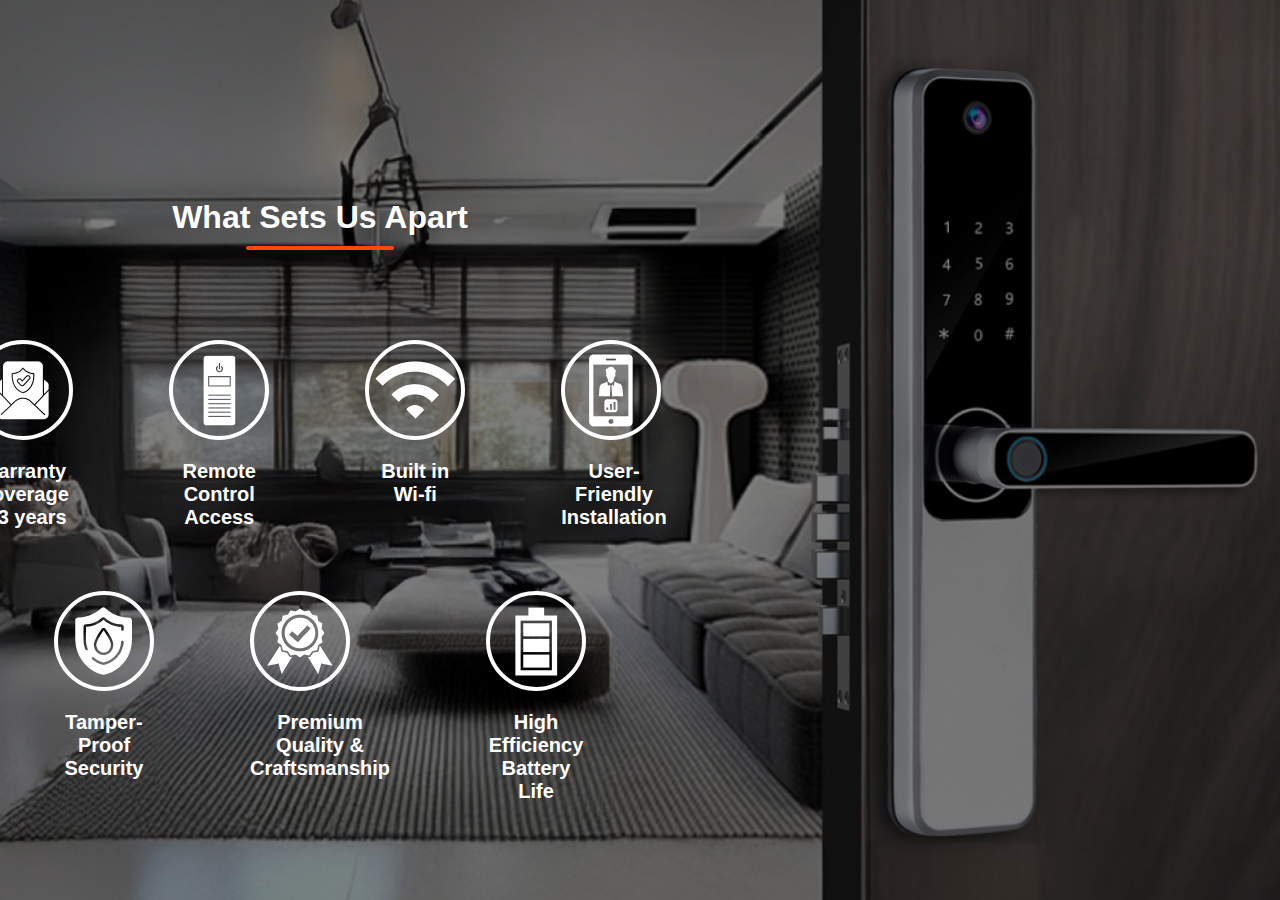
==== page1/index.html @ 091d719e "All pages which are done till now  are pushed" ====
<!DOCTYPE html>
<html lang="en">
  <head>
    <meta charset="UTF-8" />
    <meta name="viewport" content="width=device-width, initial-scale=1.0" />
    <title>Background Image with Text and Icons</title>
    <link rel="stylesheet" href="styles.css" />
  </head>
  <body>
    <div class="background-container">
      <img
        src="d5 copy 2.png"
        alt="Background Image"
        class="background-image"
      />
      <!-- Text overlay -->
      <div class="main-container">
        <div class="text-overlay">
          <h1>What Sets Us Apart</h1>
        </div>

        <!-- Icons Container -->
        <div class="icons-container">
          <!-- Row 1: 4 icons -->
          <div class="icon-row">
            <div class="icon">
              <div class="icon-border">
                <img src="Vector.png" alt="Icon 6" />
              </div>
              <p class="para">Warranty Coverage 1-3 years</p>
            </div>
            <div class="icon">
              <div class="icon-border">
                <img src="Group.png" alt="Icon 7" />
              </div>
              <p class="para">Remote Control Access</p>
            </div>
            <div class="icon">
              <div class="icon-border">
                <img src="Group 1000003563.png" alt="Icon 1" />
              </div>
              <p class="para">Built in Wi-fi</p>
            </div>
            <div class="icon">
              <div class="icon-border">
                <img src="Group 1000003573.png" alt="Icon 2" />
              </div>
              <p class="para">User-Friendly Installation</p>
            </div>
          </div>

          <!-- Row 2: 3 icons -->
          <div class="icon-row">
            <div class="icon">
              <div class="icon-border">
                <img src="Group(1).png" alt="Icon 3" />
              </div>
              <p class="para">Tamper-Proof Security</p>
            </div>
            <div class="icon">
              <div class="icon-border">
                <img src="Group(2).png" alt="Icon 4" />
              </div>
              <p class="para">Premium Quality & Craftsmanship</p>
            </div>
            <div class="icon">
              <div class="icon-border">
                <img src="Vector(1).png" alt="Icon 5" />
              </div>
              <p class="para">High Efficiency Battery Life</p>
            </div>
          </div>
        </div>
      </div>
    </div>
  </body>
</html>
---- page1/styles.css ----
/* Reset default styles */
html,
body {
  margin: 0;
  padding: 0;
  height: 100%;
  width: 100%;
  overflow: hidden;
  font-family: Arial, sans-serif;
}

/* Background image container */
.background-container {
  position: relative;
  width: 100%;
  height: 100%;
}
/* underline */

.text-overlay h1 {
  position: relative;
  display: inline-block; /* Ensures the underline matches the text width */
  font-size: 2rem; /* Adjust font size as needed */
  color: white; /* Ensure the text is visible */
}

.text-overlay h1::after {
  content: "";
  display: block;
  width: 50%; /* Adjust the line width as desired */
  height: 4px; /* Adjust the line thickness */
  background-color: #fb4806;
  margin: 10px auto 0; /* Spacing between the text and the line */
  border-radius: 2px; /* Optional: Rounded edges for the line */
}

/* Background image */
.background-image {
  position: absolute;
  top: 0;
  left: 0;
  width: 100%;
  height: 100%;
  object-fit: cover;
  z-index: 1;
  filter: brightness(50%);
}

/* Text overlay */
.text-overlay {
  display: flex;
  justify-content: center;
  position: absolute;
  top: 25%;
  left: 25%;
  right: 70%;
  transform: translate(-50%, -50%);
  text-align: center;
  color: white;
  white-space: nowrap;
  font-weight: 900;
  padding: 20px;
  border-radius: 10px;
  z-index: 2;
  max-width: 100%;
}

/* Icons container */
.icons-container {
  position: absolute;
  margin-top: 10rem;
  top: 20%;
  left: 25%;
  right: 70%;
  transform: translateX(-50%);
  display: flex;
  flex-direction: column;
  align-items: center;
  z-index: 3;
  gap: 2rem;
  justify-content: center;
}

.icon-row {
  display: flex;
  justify-content: center;
  gap: 6rem;
  margin-bottom: 10px;
}

.icon img {
  max-width: 100px;
  height: auto;
}

p.para {
  color: white;
  text-align: center;
  font-size: 20px;
  font-weight: bold;
}
.icon-border {
  display: flex; /* Centers the icon inside the circle */
  justify-content: center;
  align-items: center;
  width: 100px; /* Circle diameter (adjust as needed) */
  height: 100px; /* Circle diameter (adjust as needed) */
  border: 4px solid white; /* White circular border */
  border-radius: 50%; /* Makes the border circular */
  box-sizing: border-box; /* Includes border in size calculations */
}
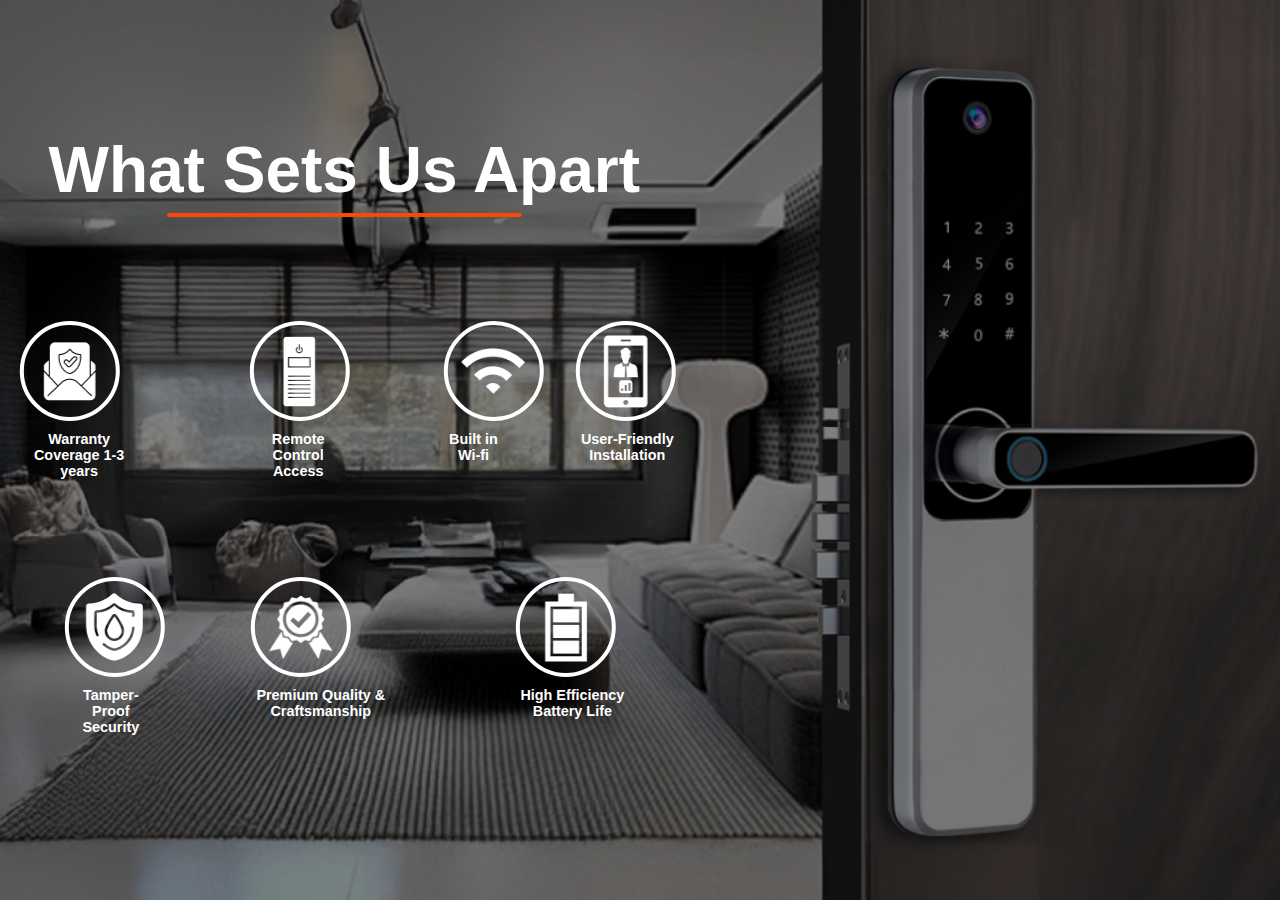
==== commit e694cc37: "added" ====
--- a/page1/index.html
+++ b/page1/index.html
@@ -3,16 +3,134 @@
   <head>
     <meta charset="UTF-8" />
     <meta name="viewport" content="width=device-width, initial-scale=1.0" />
-    <title>Background Image with Text and Icons</title>
-    <link rel="stylesheet" href="styles.css" />
+    <title>What Sets Us Apart</title>
+    <style>
+      /* Reset default styles */
+      html,
+      body {
+        margin: 0;
+        padding: 0;
+        height: 100%;
+        width: 100%;
+        overflow: hidden;
+        font-family: Arial, sans-serif;
+      }
+
+      /* Background image container */
+      .background-container {
+        position: relative;
+        width: 100%;
+        height: 100%;
+      }
+
+      /* Background image */
+      .background-image {
+        position: absolute;
+        top: 0;
+        left: 0;
+        width: 100%;
+        height: 100%;
+        object-fit: cover;
+        filter: brightness(50%); /* Dims the background */
+        z-index: 1;
+      }
+
+      /* Text overlay */
+      .text-overlay {
+        display: flex;
+        justify-content: center;
+        position: absolute;
+        top: 10%;
+        left: 50%;
+        transform: translateX(-50%);
+        text-align: center;
+        color: white;
+        font-size: 2rem;
+        font-weight: bold;
+        z-index: 2;
+      }
+
+      /* Underline for text overlay */
+      .text-overlay h1 {
+        position: relative;
+        display: inline-block;
+        right: 50%;
+      }
+      .text-overlay h1::after {
+        content: "";
+        position: absolute;
+        bottom: -10px;
+        left: 50%;
+        transform: translateX(-50%);
+        width: 60%;
+        height: 4px;
+        background-color: #fb4806;
+        border-radius: 2px;
+      }
+
+      /* Icons container */
+      .icons-container {
+        display: flex;
+        justify-content: center;
+        position: absolute;
+        top: 25%;
+        left: 30%;
+        transform: translateX(-50%);
+        z-index: 2;
+        display: flex;
+        flex-direction: column;
+        align-items: center;
+        gap: 2rem;
+        margin-top: 4rem;
+      }
+
+      .icon-row {
+        display: flex;
+        justify-content: center;
+        gap: 2rem;
+        margin-bottom: 20px;
+        margin-top: 2rem;
+      }
+
+      /* Icon border container */
+      .icon-border {
+        display: flex;
+        justify-content: center;
+        align-items: center;
+        width: 100px; /* Circle size */
+        height: 100px;
+        border: 4px solid white; /* Circular border */
+        border-radius: 50%;
+        box-sizing: border-box;
+      }
+
+      /* Icon image */
+      .icon img {
+        max-width: 70%;
+        height: auto;
+        object-fit: contain; /* Maintains original icon shape */
+      }
+
+      /* Icon description */
+      .para {
+        text-align: center;
+        color: white;
+        font-size: 0.9rem;
+        margin-top: 10px;
+        font-weight: bold;
+        width: 60%;
+      }
+    </style>
   </head>
   <body>
     <div class="background-container">
+      <!-- Background image -->
       <img
         src="d5 copy 2.png"
         alt="Background Image"
         class="background-image"
       />
+
       <!-- Text overlay -->
       <div class="main-container">
         <div class="text-overlay">
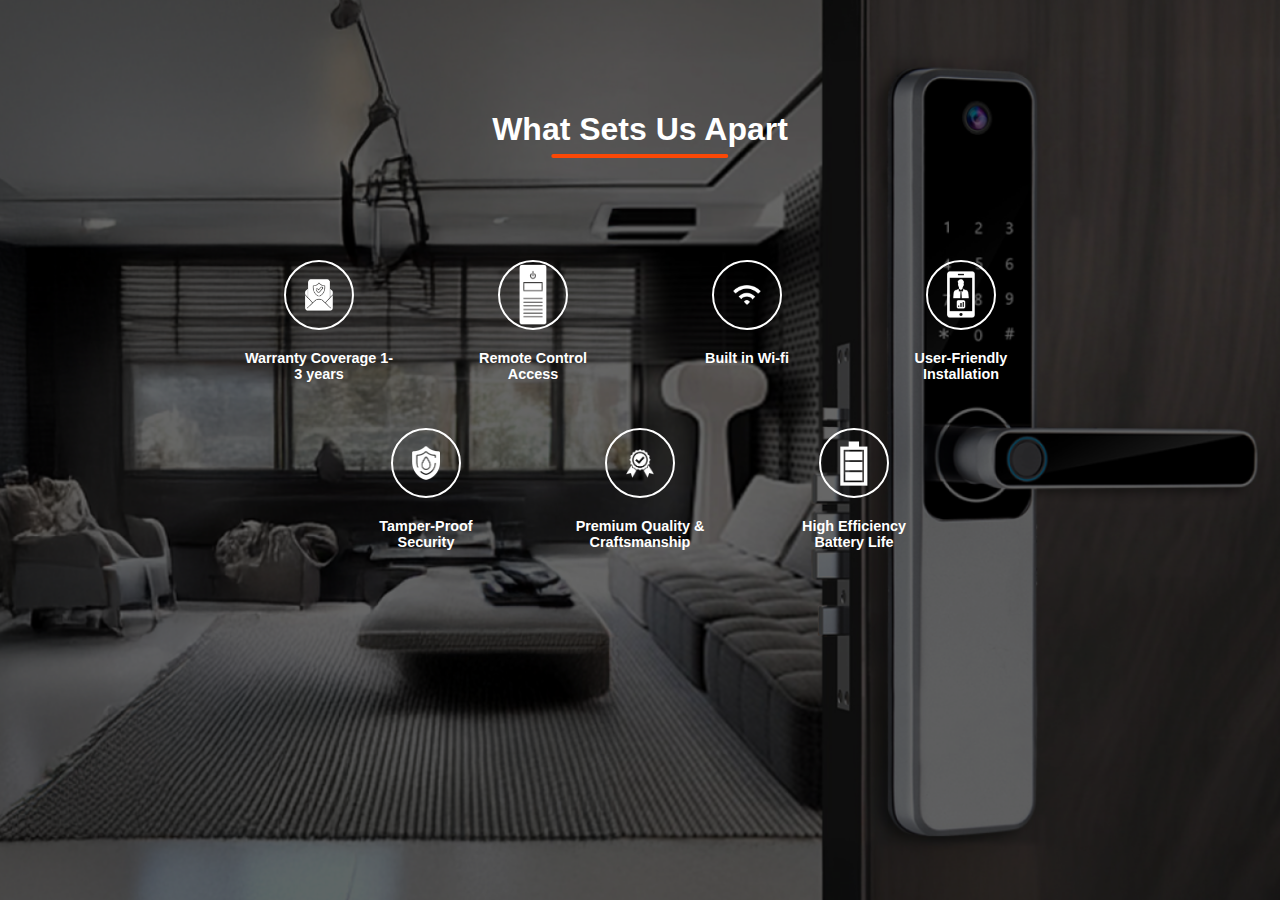
==== commit f94e01f1: "Updated" ====
--- a/page1/index.html
+++ b/page1/index.html
@@ -5,58 +5,58 @@
     <meta name="viewport" content="width=device-width, initial-scale=1.0" />
     <title>What Sets Us Apart</title>
     <style>
-      /* Reset default styles */
       html,
       body {
         margin: 0;
         padding: 0;
         height: 100%;
         width: 100%;
-        overflow: hidden;
+        overflow-x: hidden;
         font-family: Arial, sans-serif;
       }
 
-      /* Background image container */
-      .background-container {
-        position: relative;
-        width: 100%;
-        height: 100%;
-      }
-
-      /* Background image */
-      .background-image {
+      .apart-background-container {
+        position: relative;
+        width: 100%;
+        height: 100vh;
+      }
+
+      .apart-background-image {
         position: absolute;
         top: 0;
         left: 0;
         width: 100%;
         height: 100%;
         object-fit: cover;
-        filter: brightness(50%); /* Dims the background */
+        filter: brightness(40%);
         z-index: 1;
       }
 
-      /* Text overlay */
-      .text-overlay {
-        display: flex;
-        justify-content: center;
-        position: absolute;
+      .apart-main-container {
+        position: relative;
+        z-index: 2;
+        width: 100%;
+        height: 100%;
+      }
+
+      .apart-text-overlay {
+        display: flex;
+        justify-content: center;
+        position: relative;
         top: 10%;
-        left: 50%;
-        transform: translateX(-50%);
         text-align: center;
         color: white;
         font-size: 2rem;
         font-weight: bold;
-        z-index: 2;
-      }
-
-      /* Underline for text overlay */
-      .text-overlay h1 {
+      }
+
+      .apart-text-overlay h1 {
         position: relative;
         display: inline-block;
-        right: 50%;
-      }
-      .text-overlay h1::after {
+        font-size: 2rem;
+      }
+
+      .apart-text-overlay h1::after {
         content: "";
         position: absolute;
         bottom: -10px;
@@ -68,124 +68,146 @@
         border-radius: 2px;
       }
 
-      /* Icons container */
-      .icons-container {
-        display: flex;
-        justify-content: center;
-        position: absolute;
-        top: 25%;
-        left: 30%;
-        transform: translateX(-50%);
-        z-index: 2;
+      .apart-icons-container {
+        display: flex;
+        flex-direction: column;
+        justify-content: center;
+        align-items: center;
+        position: relative;
+        top: 20%;
+        width: 100%;
+        gap: 2rem;
+      }
+
+      .apart-icon-row {
+        display: flex;
+        justify-content: center;
+        gap: 4rem; /* Increased gap to spread icons */
+        width: 100%;
+        max-width: 1200px; /* Added max-width to control overall container */
+        padding: 0 2rem; /* Added padding for responsive design */
+      }
+
+      .apart-icon {
         display: flex;
         flex-direction: column;
         align-items: center;
-        gap: 2rem;
-        margin-top: 4rem;
-      }
-
-      .icon-row {
-        display: flex;
-        justify-content: center;
-        gap: 2rem;
-        margin-bottom: 20px;
-        margin-top: 2rem;
-      }
-
-      /* Icon border container */
-      .icon-border {
+        width: 150px; /* Fixed width for consistent layout */
+        text-align: center;
+      }
+
+      .apart-icon-border {
         display: flex;
         justify-content: center;
         align-items: center;
-        width: 100px; /* Circle size */
-        height: 100px;
-        border: 4px solid white; /* Circular border */
+        width: 70px;
+        height: 70px;
+        border: 2px solid white;
         border-radius: 50%;
         box-sizing: border-box;
-      }
-
-      /* Icon image */
-      .icon img {
+        padding: 0.8rem;
+        margin-bottom: 10px;
+      }
+
+      .apart-icon img {
         max-width: 70%;
         height: auto;
-        object-fit: contain; /* Maintains original icon shape */
-      }
-
-      /* Icon description */
-      .para {
+        object-fit: contain;
+      }
+
+      .apart-para {
         text-align: center;
         color: white;
         font-size: 0.9rem;
+        font-weight: bold;
+        width: 100%;
         margin-top: 10px;
-        font-weight: bold;
-        width: 60%;
+      }
+
+      /* Responsive Design */
+      @media screen and (max-width: 1200px) {
+        .apart-icon-row {
+          gap: 3rem;
+          flex-wrap: wrap;
+        }
+
+        .apart-icon {
+          margin-bottom: 1rem;
+        }
+      }
+
+      @media screen and (max-width: 768px) {
+        .apart-icon-row {
+          flex-direction: column;
+          align-items: center;
+          gap: 2rem;
+        }
+
+        .apart-text-overlay h1 {
+          font-size: 1.5rem;
+        }
       }
     </style>
   </head>
   <body>
-    <div class="background-container">
-      <!-- Background image -->
+    <div class="apart-background-container">
       <img
         src="d5 copy 2.png"
         alt="Background Image"
-        class="background-image"
+        class="apart-background-image"
       />
 
-      <!-- Text overlay -->
-      <div class="main-container">
-        <div class="text-overlay">
+      <div class="apart-main-container">
+        <div class="apart-text-overlay">
           <h1>What Sets Us Apart</h1>
         </div>
 
-        <!-- Icons Container -->
-        <div class="icons-container">
-          <!-- Row 1: 4 icons -->
-          <div class="icon-row">
-            <div class="icon">
-              <div class="icon-border">
+        <div class="apart-icons-container">
+          <div class="apart-icon-row">
+            <div class="apart-icon">
+              <div class="apart-icon-border">
                 <img src="Vector.png" alt="Icon 6" />
               </div>
-              <p class="para">Warranty Coverage 1-3 years</p>
-            </div>
-            <div class="icon">
-              <div class="icon-border">
+              <p class="apart-para">Warranty Coverage 1-3 years</p>
+            </div>
+            <div class="apart-icon">
+              <div class="apart-icon-border">
                 <img src="Group.png" alt="Icon 7" />
               </div>
-              <p class="para">Remote Control Access</p>
-            </div>
-            <div class="icon">
-              <div class="icon-border">
+              <p class="apart-para">Remote Control Access</p>
+            </div>
+            <div class="apart-icon">
+              <div class="apart-icon-border">
                 <img src="Group 1000003563.png" alt="Icon 1" />
               </div>
-              <p class="para">Built in Wi-fi</p>
-            </div>
-            <div class="icon">
-              <div class="icon-border">
+              <p class="apart-para">Built in Wi-fi</p>
+            </div>
+            <div class="apart-icon">
+              <div class="apart-icon-border">
                 <img src="Group 1000003573.png" alt="Icon 2" />
               </div>
-              <p class="para">User-Friendly Installation</p>
+              <p class="apart-para">User-Friendly Installation</p>
             </div>
           </div>
 
-          <!-- Row 2: 3 icons -->
-          <div class="icon-row">
-            <div class="icon">
-              <div class="icon-border">
+          <div class="apart-icon-row">
+            <div class="apart-icon">
+              <div class="apart-icon-border">
                 <img src="Group(1).png" alt="Icon 3" />
               </div>
-              <p class="para">Tamper-Proof Security</p>
-            </div>
-            <div class="icon">
-              <div class="icon-border">
+              <p class="apart-para">Tamper-Proof Security</p>
+            </div>
+            <div class="apart-icon">
+              <div class="apart-icon-border">
                 <img src="Group(2).png" alt="Icon 4" />
               </div>
-              <p class="para">Premium Quality & Craftsmanship</p>
-            </div>
-            <div class="icon">
-              <div class="icon-border">
+              <p class="apart-para">Premium Quality & Craftsmanship</p>
+            </div>
+            <div class="apart-icon">
+              <div class="apart-icon-border">
                 <img src="Vector(1).png" alt="Icon 5" />
               </div>
-              <p class="para">High Efficiency Battery Life</p>
+              <p class="apart-para">High Efficiency Battery Life</p>
             </div>
           </div>
         </div>
